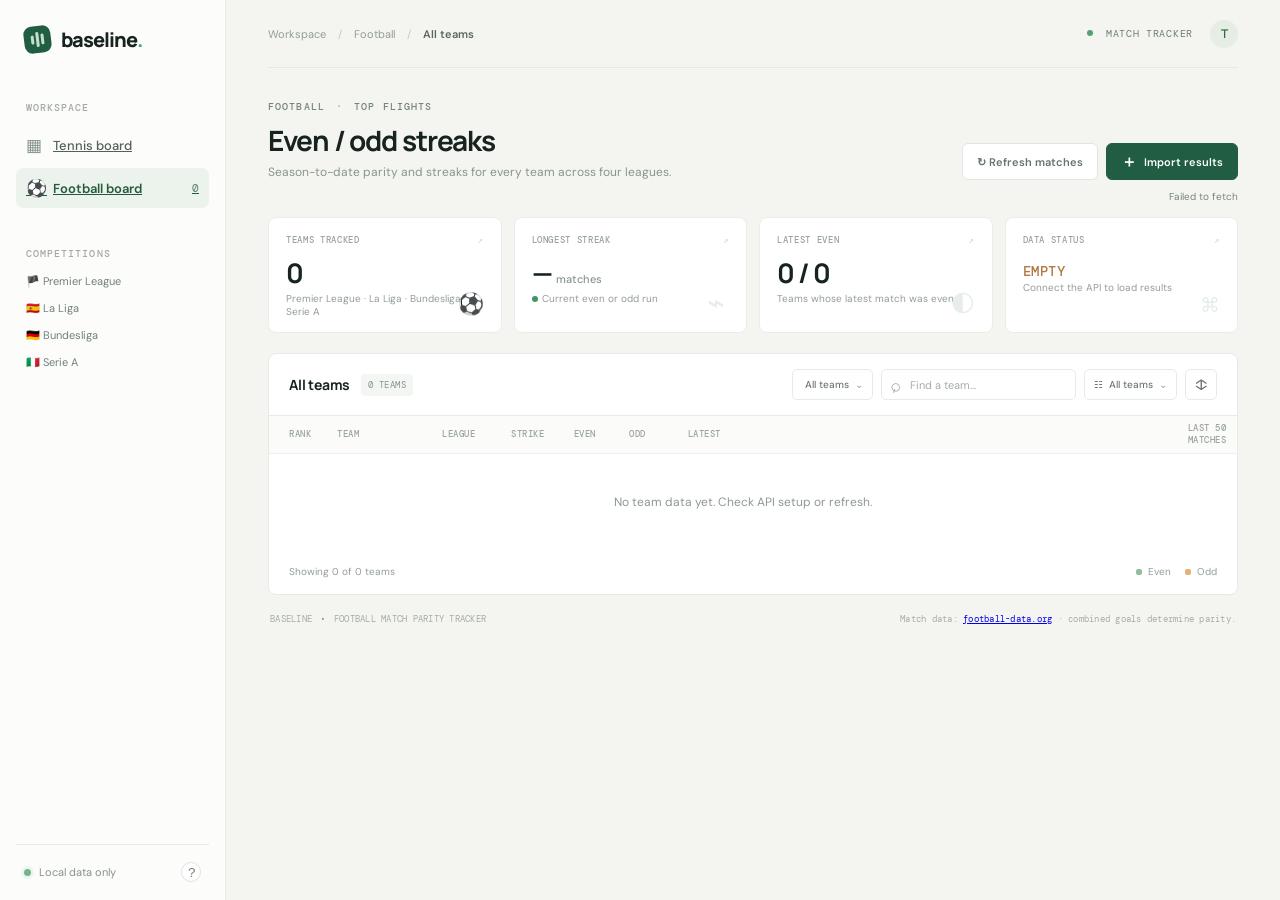
==== football.html @ 4aeaf6d6 "some updates" ====
<!doctype html>
<html lang="en">
<head>
  <meta charset="utf-8" />
  <meta name="viewport" content="width=device-width, initial-scale=1" />
  <meta name="theme-color" content="#f4f5f1" />
  <title>Baseline — football parity tracker</title>
  <link rel="preconnect" href="https://fonts.googleapis.com">
  <link rel="preconnect" href="https://fonts.gstatic.com" crossorigin>
  <link href="https://fonts.googleapis.com/css2?family=DM+Mono:wght@400;500&family=DM+Sans:wght@400;500;600;700&family=Manrope:wght@400;500;600;700;800&display=swap" rel="stylesheet">
  <link rel="stylesheet" href="styles.css" />
</head>
<body>
  <div class="shell">
    <aside class="sidebar">
      <a class="brand" href="index.html" aria-label="Baseline home"><span class="brand-mark"><i></i><i></i><i></i></span><span>baseline<span class="brand-dot">.</span></span></a>
      <div class="side-label">WORKSPACE</div>
      <a class="nav-item" href="index.html"><span class="nav-icon">▦</span> Tennis board</a>
      <a class="nav-item active" href="football.html"><span class="nav-icon">⚽</span> Football board <span class="nav-count" id="side-count">78</span></a>
      <div class="side-label tour-label">COMPETITIONS</div>
      <div class="league-list"><span>🏴 Premier League</span><span>🇪🇸 La Liga</span><span>🇩🇪 Bundesliga</span><span>🇮🇹 Serie A</span></div>
      <div class="sidebar-bottom"><div class="sync-dot"></div><span>Local data only</span><button class="help-button" id="help-button" aria-label="Help">?</button></div>
    </aside>
    <main class="main">
      <header class="topbar"><div class="breadcrumbs">Workspace <span>/</span> Football <span>/</span> <b>All teams</b></div><div class="top-actions"><span class="live-tag"><i></i> MATCH TRACKER</span><a class="avatar avatar-link" href="index.html" aria-label="Tennis board">T</a></div></header>
      <section class="page-head"><div><div class="eyebrow">FOOTBALL <span>·</span> TOP FLIGHTS</div><h1>Even / odd streaks</h1><p class="subtitle">Season-to-date parity and streaks for every team across four leagues.</p></div><div class="head-actions"><button class="button button-quiet" id="refresh-data">↻ <span>Refresh matches</span></button><button class="button button-primary" id="import-button"><span>＋</span> Import results</button></div></section>
      <div id="fetch-message" class="football-fetch-message" role="status"></div>
      <section class="summary-grid" aria-label="Summary">
        <article class="summary-card"><div class="summary-label">TEAMS TRACKED <span>↗</span></div><div class="summary-value" id="team-total">—</div><div class="summary-note">Premier League · La Liga · Bundesliga · Serie A</div><div class="summary-icon icon-court">⚽</div></article>
        <article class="summary-card"><div class="summary-label">LONGEST STREAK <span>↗</span></div><div class="summary-value"><span id="streak-total">—</span><small>matches</small></div><div class="summary-note"><span class="note-dot even-dot"></span>Current even or odd run</div><div class="summary-icon icon-streak">⌁</div></article>
        <article class="summary-card"><div class="summary-label">LATEST EVEN <span>↗</span></div><div class="summary-value"><span id="latest-even">—</span></div><div class="summary-note">Teams whose latest match was even</div><div class="summary-icon icon-parity">◐</div></article>
        <article class="summary-card"><div class="summary-label">DATA STATUS <span>↗</span></div><div class="summary-value status-value" id="data-status">EMPTY</div><div class="summary-note" id="updated-note">Import completed match results</div><div class="summary-icon icon-data">⌘</div></article>
      </section>
      <section class="board-panel">
        <div class="board-toolbar"><div class="board-title"><h2>All teams</h2><span class="row-count" id="row-count">LOADING</span></div><div class="toolbar-controls"><div class="player-picker" id="team-picker"><button class="filter-button" id="team-picker-button" type="button"><span id="team-picker-label">All teams</span><b>⌄</b></button><div class="player-picker-menu"><input id="team-picker-search" type="search" placeholder="Search teams…" aria-label="Search teams"/><div class="team-picker-actions"><button id="select-all" type="button">Select all</button><button id="clear-selection" type="button">Clear</button></div><div id="team-picker-options"></div></div></div><label class="search-box"><span>⌕</span><input id="search" type="search" placeholder="Find a team..." /></label><div class="filter-wrap"><button class="filter-button" id="filter-button">☷ <span id="filter-label">All teams</span><b>⌄</b></button><div class="filter-menu hidden" id="filter-menu"><button data-filter="all">All teams</button><button data-filter="even">Latest even</button><button data-filter="odd">Latest odd</button></div></div><button class="icon-button" id="sort-button" title="Sort by streak">↕</button></div></div>
        <div class="table-scroll"><table><thead><tr><th>RANK</th><th>TEAM</th><th>LEAGUE</th><th>STRIKE</th><th>EVEN</th><th>ODD</th><th>LATEST</th><th>LAST 50 MATCHES</th></tr></thead><tbody id="team-rows"></tbody></table></div>
        <div class="table-footer"><span id="showing">Loading teams…</span><span class="foot-legend"><i class="legend-even"></i> Even <i class="legend-odd"></i> Odd</span></div>
      </section>
      <footer><span>BASELINE <b>·</b> FOOTBALL MATCH PARITY TRACKER</span><span>Match data: <a href="https://www.football-data.org/" target="_blank" rel="noopener">football-data.org</a> · combined goals determine parity.</span></footer>
    </main>
  </div>
  <div class="modal-backdrop hidden" id="import-modal" role="dialog" aria-modal="true" aria-labelledby="modal-title"><div class="modal"><button class="modal-close" id="close-modal" aria-label="Close">×</button><div class="eyebrow">UPDATE YOUR BOARD</div><h2 id="modal-title">Import match results</h2><p>Upload a CSV or JSON file. Results are stored in this browser only.</p><div class="dropzone" id="dropzone"><div class="upload-icon">↑</div><strong>Drop a file here or <label for="file-input">browse</label></strong><span>CSV or JSON · up to 5 MB</span><input id="file-input" type="file" accept=".csv,.json,text/csv,application/json" /></div><div class="format-help"><b>CSV columns</b><code>date, league, home_team, away_team, home_goals, away_goals, status</code><span>Example: <code>2026-10-12,Premier League,Arsenal,Chelsea,2,1,completed</code></span><span>Use the official team names shown in the dropdown. Matches marked completed (or FT) are counted.</span></div><div class="modal-actions"><button class="button button-quiet" id="download-template">Download template</button><button class="button button-primary" id="choose-file">Choose file</button></div><div class="import-message" id="import-message"></div></div></div>
  <div class="modal-backdrop hidden" id="help-modal" role="dialog" aria-modal="true"><div class="modal help-modal"><button class="modal-close" data-close-help aria-label="Close">×</button><div class="eyebrow">HOW IT WORKS</div><h2>Reading the streaks</h2><ul><li>Each completed league match is counted for both teams.</li><li>Parity is based on combined goals: a 2–1 match has 3 total goals, so it is odd.</li><li>Strike counts consecutive matches with the same parity as the team's latest match.</li><li>Counts are season-to-date, up to the team's latest 50 completed matches.</li><li>League results come from football-data.org and refreshes are cached for 15 minutes.</li></ul><p class="caveat">Set the FOOTBALL_DATA_TOKEN environment variable on the server to enable live data. The free API tier provides current season data.</p><button class="button button-primary" data-close-help>Got it</button></div></div>
  <script src="football.js"></script>
</body>
</html>
---- styles.css ----
:root{--ink:#17231f;--muted:#78847e;--line:#e8ebe5;--paper:#fff;--bg:#f4f5f1;--green:#1c6a49;--green2:#e8f3eb;--orange:#c77a3d;--orange2:#fff1e5;--mono:'DM Mono',monospace;--sans:'DM Sans',sans-serif;--display:'Manrope',sans-serif}*{box-sizing:border-box}body{margin:0;background:var(--bg);color:var(--ink);font-family:var(--sans);font-size:13px}.shell{min-height:100vh}.sidebar{position:fixed;left:0;top:0;bottom:0;width:226px;background:#fcfcfa;border-right:1px solid var(--line);padding:26px 16px 18px;display:flex;flex-direction:column;z-index:5}.brand{display:flex;align-items:center;gap:10px;text-decoration:none;color:var(--ink);font:800 20px var(--display);letter-spacing:-1px;padding:0 8px 48px}.brand-dot{color:#47a477}.brand-mark{width:27px;height:27px;border-radius:8px;background:#205d42;display:flex;align-items:center;justify-content:center;gap:2px;transform:rotate(-7deg)}.brand-mark i{width:3px;border-radius:3px;background:#c3e0c9;display:block}.brand-mark i:nth-child(1){height:9px}.brand-mark i:nth-child(2){height:15px}.brand-mark i:nth-child(3){height:11px}.side-label{font:500 10px var(--mono);letter-spacing:1.05px;color:#a1aaa4;padding:0 10px 11px}.nav-item,.tour-select{height:40px;border:0;background:transparent;border-radius:7px;display:flex;align-items:center;text-align:left;color:#52605a;padding:0 10px;font:500 13px var(--sans);margin-bottom:3px;cursor:pointer}.nav-item.active{background:#ebf3ec;color:#255b3d;font-weight:600}.nav-icon{width:27px;font-size:17px;color:#84928a}.nav-item.active .nav-icon{color:#397753}.nav-count{margin-left:auto;font:11px var(--mono);color:#568264}.tour-label{margin-top:36px}.tour-select{border:1px solid var(--line);background:#fff;width:100%;gap:9px;padding:0 11px}.tour-ball{color:#66a87d;font-size:12px}.chevron{margin-left:auto;color:#8b968f}.sidebar-bottom{margin-top:auto;border-top:1px solid var(--line);padding:17px 8px 0;display:flex;align-items:center;gap:8px;color:#87928b;font-size:11px}.sync-dot{width:7px;height:7px;border-radius:50%;background:#72b58c;box-shadow:0 0 0 3px #edf5ef}.help-button{margin-left:auto;width:20px;height:20px;border:1px solid #dfe4df;border-radius:50%;background:#fff;color:#758078;cursor:pointer}.main{margin-left:226px;max-width:1600px;padding:0 42px 24px}.topbar{height:68px;border-bottom:1px solid #e5e9e2;display:flex;align-items:center;justify-content:space-between}.breadcrumbs{font-size:11px;color:#929c95}.breadcrumbs span{padding:0 9px;color:#c2c9c3}.breadcrumbs b{font-weight:600;color:#59665f}.top-actions{display:flex;align-items:center;gap:17px}.live-tag{font:10px var(--mono);letter-spacing:.7px;color:#6d7d73}.live-tag i{display:inline-block;width:6px;height:6px;background:#54a174;border-radius:50%;margin-right:6px;vertical-align:1px}.avatar{width:28px;height:28px;border:0;border-radius:50%;background:#e5ede5;color:#356647;font:600 12px var(--display)}.page-head{display:flex;justify-content:space-between;align-items:flex-end;padding:32px 0 23px}.eyebrow{font:500 10px var(--mono);letter-spacing:1.1px;color:#73847a}.eyebrow span{color:#aeb8b0;padding:0 4px}h1{font:700 28px var(--display);letter-spacing:-1.1px;margin:8px 0 5px}.subtitle{margin:0;color:#89948e;font-size:12px}.head-actions{display:flex;gap:8px}.button{height:37px;padding:0 14px;border-radius:6px;border:1px solid #e1e6e0;background:#fff;font:600 11px var(--sans);cursor:pointer;transition:.15s}.button:hover{transform:translateY(-1px);box-shadow:0 4px 12px #17231f0d}.button-primary{background:#205d42;border-color:#205d42;color:#fff}.button-primary:hover{background:#194e37}.button-quiet{color:#67736c}.button-primary>span{font-size:16px;vertical-align:-1px;margin-right:4px}.summary-grid{display:grid;grid-template-columns:repeat(4,minmax(0,1fr));gap:12px;margin-bottom:20px}.summary-card{position:relative;overflow:hidden;background:#fff;border:1px solid #eaede8;border-radius:8px;padding:16px 17px 14px;min-height:108px}.summary-label{font:500 9px var(--mono);letter-spacing:.65px;color:#9aa49e}.summary-label span{float:right;color:#ccd3cd}.summary-value{font:700 27px var(--display);letter-spacing:-1px;margin:8px 0 1px}.summary-value small{font:500 11px var(--sans);letter-spacing:0;color:#8a9690;margin-left:4px}.summary-note{font-size:10px;color:#929d96}.note-dot{display:inline-block;height:6px;width:6px;border-radius:50%;margin-right:4px}.even-dot{background:#469367}.summary-icon{position:absolute;right:17px;bottom:14px;font-size:22px;color:#e7eee8}.icon-court{font-size:21px}.icon-streak{font-size:30px;right:21px;bottom:10px}.icon-parity{font-size:27px}.icon-data{font-size:20px}.summary-value.status-value{font:500 14px var(--mono);letter-spacing:.6px;margin-top:16px;color:#b17a43}.board-panel{background:#fff;border:1px solid #e8ebe5;border-radius:8px;overflow:visible}.board-toolbar{height:62px;padding:0 20px;display:flex;align-items:center;justify-content:space-between;border-bottom:1px solid var(--line)}.board-title{display:flex;align-items:center;gap:11px}h2{margin:0;font:700 14px var(--display);letter-spacing:-.2px}.row-count{font:9px var(--mono);letter-spacing:.4px;color:#87958c;background:#f3f6f2;padding:5px 7px;border-radius:4px}.toolbar-controls{display:flex;align-items:center;gap:8px}.search-box{height:31px;width:195px;border:1px solid #e7ebe6;border-radius:5px;display:flex;align-items:center;padding:0 8px;gap:7px;color:#9aa49e}.search-box>span{font-size:18px;transform:rotate(-20deg)}.search-box input{border:0;outline:0;min-width:0;width:100%;font:11px var(--sans);color:var(--ink);background:transparent}.search-box input::placeholder{color:#a4ada7}.filter-wrap{position:relative}.filter-button,.icon-button{height:31px;background:#fff;border:1px solid #e7ebe6;border-radius:5px;color:#6c7971;font:500 10px var(--sans);padding:0 9px;cursor:pointer}.filter-button b{font-weight:400;color:#9aa49e;margin-left:6px}.filter-button span{padding-left:3px}.icon-button{font-size:15px;width:32px;padding:0}.filter-menu{position:absolute;right:0;top:36px;width:140px;background:#fff;border:1px solid #e4e8e2;border-radius:6px;box-shadow:0 8px 22px #16231e14;padding:4px;z-index:3}.filter-menu button{display:block;border:0;background:transparent;width:100%;padding:8px;text-align:left;font:11px var(--sans);color:#52605a;border-radius:4px;cursor:pointer}.filter-menu button:hover{background:#f2f6f1}.hidden{display:none!important}.table-scroll{overflow-x:auto}table{width:100%;border-collapse:collapse;min-width:900px}thead th{height:37px;text-align:left;background:#fbfcfa;color:#9ba69f;font:500 9px var(--mono);letter-spacing:.5px;padding:0 11px;border-bottom:1px solid #edf0eb}thead th:first-child{padding-left:20px;width:65px}thead th:nth-child(2){width:215px}thead th:nth-child(3){width:95px}thead th:nth-child(4),thead th:nth-child(5){width:76px}thead th:nth-child(6){width:94px}thead th:nth-child(7){min-width:500px}thead th span{color:#c1c9c2;margin-left:3px}tbody tr.player-row{height:53px;border-bottom:1px solid #eff1ed;transition:background .12s}tbody tr.player-row:hover{background:#fbfdfb}td{padding:0 11px;font-size:11px;color:#5d6962}td:first-child{padding-left:20px}.rank{font:10px var(--mono);color:#a0aaa4}.player-cell{display:flex;align-items:center;gap:10px}.player-avatar{width:29px;height:29px;display:grid;place-items:center;border-radius:50%;font:600 9px var(--display);color:#315e45;background:#e7efe8;flex:0 0 auto}.player-avatar.tone-1{background:#f3ece3;color:#9e7045}.player-avatar.tone-2{background:#e7edf4;color:#52708f}.player-avatar.tone-3{background:#f0e8ef;color:#8b6381}.player-name{font:600 11px var(--sans);color:#26352d;text-decoration:none}.player-name:hover{color:#39815a}.player-country{font:9px var(--mono);color:#a0aaa4;margin-top:3px}.streak-cell{display:flex;align-items:center;gap:7px}.streak-number{font:600 11px var(--mono);color:#26352d}.streak-mini{display:flex;gap:2px}.streak-mini i{height:4px;width:5px;border-radius:2px;background:#d5e8da}.streak-mini i.odd{background:#f7dfc9}.metric{font:11px var(--mono);color:#5a6860}.latest-pill{display:inline-flex;align-items:center;gap:5px;padding:5px 7px;border-radius:4px;font:500 9px var(--mono);letter-spacing:.3px}.latest-pill.even{color:#36724b;background:#edf6ef}.latest-pill.odd{color:#a6622c;background:#fff3e8}.latest-pill.empty{background:#f4f5f3;color:#9da59f}.latest-pill i{width:5px;height:5px;border-radius:50%;background:currentColor}.sparkline{display:flex;gap:3px;align-items:center}.sparkline i{height:7px;width:7px;border-radius:2px;background:#d5e8da}.sparkline i.odd{background:#f5dfca}.row-link{text-decoration:none;color:#a7b0aa;font-size:15px;padding:7px}.row-link:hover{color:#4c765b}.empty-state{text-align:center;padding:40px;color:#8d9891;font-size:12px}.table-footer{height:44px;display:flex;align-items:center;justify-content:space-between;padding:0 20px;font-size:10px;color:#939e97}.foot-legend{display:flex;align-items:center;gap:6px}.foot-legend i{height:6px;width:6px;border-radius:2px;margin-left:8px}.legend-even{background:#8fbea0}.legend-odd{background:#e5ae7d}footer{display:flex;justify-content:space-between;padding:18px 2px;color:#a4ada7;font:9px var(--mono);letter-spacing:.25px}footer b{color:#76a185;padding:0 3px}.modal-backdrop{position:fixed;inset:0;background:#17231f66;z-index:20;display:grid;place-items:center;padding:20px}.modal{position:relative;width:min(490px,100%);background:#fff;border-radius:10px;padding:28px;box-shadow:0 24px 70px #17231f30}.modal-close{position:absolute;right:17px;top:13px;background:transparent;border:0;font-size:23px;color:#9aa49e;cursor:pointer}.modal h2{font:700 21px var(--display);margin:7px 0}.modal>p{font-size:12px;line-height:1.6;color:#7e8982;margin:0 0 19px}.dropzone{height:128px;border:1px dashed #ccd8ce;background:#fafcf9;border-radius:7px;display:flex;flex-direction:column;align-items:center;justify-content:center;gap:6px;color:#647169;font-size:11px}.upload-icon{width:27px;height:27px;border-radius:50%;background:#e8f2ea;color:#38724e;font-size:19px;text-align:center;line-height:27px;margin-bottom:2px}.dropzone label{color:#35724d;text-decoration:underline;cursor:pointer}.dropzone span{font-size:10px;color:#a1aaa4}.dropzone input{display:none}.format-help{display:flex;flex-direction:column;gap:7px;margin:16px 0;color:#87928b;font-size:10px}.format-help b{font:500 9px var(--mono);letter-spacing:.4px;color:#66746b}.format-help code,.help-modal code{font:10px var(--mono);color:#467454;background:#f0f5f0;padding:3px 5px;border-radius:3px;width:fit-content}.format-help span code{display:inline}.modal-actions{display:flex;justify-content:space-between;padding-top:5px}.import-message{margin-top:12px;color:#31754b;font-size:11px;min-height:14px}.help-modal ul{padding-left:19px;color:#66736b;font-size:12px;line-height:1.8}.help-modal .caveat{background:#f7f7f3;padding:10px;border-radius:5px;font-size:11px}.help-modal>.button{float:right}.help-modal::after{content:'';display:block;clear:both}@media(max-width:1000px){.main{padding:0 24px 20px}.sidebar{width:196px}.main{margin-left:196px}.summary-grid{grid-template-columns:repeat(2,minmax(0,1fr))}}@media(max-width:700px){.sidebar{position:static;width:auto;height:55px;padding:0 17px;flex-direction:row;align-items:center;border-right:0;border-bottom:1px solid var(--line)}.brand{padding:0;font-size:18px}.brand-mark{width:24px;height:24px}.side-label,.nav-item,.tour-select,.sidebar-bottom{display:none}.main{margin:0;padding:0 14px 18px}.topbar{height:48px}.breadcrumbs{font-size:10px}.page-head{padding:23px 0 18px;align-items:flex-start;gap:12px;flex-direction:column}h1{font-size:25px}.head-actions{align-self:stretch}.head-actions .button{flex:1}.summary-grid{gap:8px;margin-bottom:13px}.summary-card{padding:13px;min-height:100px}.summary-label{font-size:8px}.summary-value{font-size:24px}.board-toolbar{height:auto;padding:14px;align-items:flex-start;gap:13px;flex-direction:column}.toolbar-controls{width:100%}.search-box{flex:1;width:auto}.filter-button{white-space:nowrap}.table-footer{padding:0 13px}footer{font-size:8px;gap:10px}footer span:last-child{text-align:right}.modal{padding:24px 19px}}
.player-picker{position:relative}.player-picker-menu{display:none;position:absolute;left:0;top:36px;width:230px;max-height:310px;overflow:auto;background:#fff;border:1px solid #e4e8e2;border-radius:6px;box-shadow:0 8px 22px #16231e14;padding:7px;z-index:5}.player-picker.open .player-picker-menu{display:block}.player-picker-menu>input{width:100%;height:31px;border:1px solid #e7ebe6;border-radius:4px;padding:0 8px;margin-bottom:5px;font:11px var(--sans);outline:none}.player-option{display:flex;align-items:center;gap:7px;padding:7px 5px;border-radius:4px;font-size:11px;color:#52605a;cursor:pointer}.player-option:hover{background:#f2f6f1}.player-option input{accent-color:#36724b}.player-option small{margin-left:auto;color:#9aa49e;font:9px var(--mono)}.fetch-button{height:31px;padding:0 10px;white-space:nowrap}.fetch-button:disabled{opacity:.6;cursor:wait}.fetch-message{position:absolute;right:20px;top:45px;color:#78847e;font-size:9px;z-index:2}@media(max-width:700px){.toolbar-controls{flex-wrap:wrap}.player-picker{flex:1}.player-picker>.filter-button{width:100%}.fetch-button{flex:1}.fetch-message{position:static;min-height:10px}}
.local-key{display:flex;gap:5px;align-items:center}.local-key input{width:145px;height:31px;border:1px solid #e7ebe6;border-radius:5px;padding:0 8px;font:10px var(--sans);outline:none}.local-key .button{height:31px;padding:0 8px;font-size:10px}@media(max-width:700px){.local-key{flex:1}.local-key input{flex:1;width:auto;min-width:90px}}
.football-nav{text-decoration:none}.league-list{display:flex;flex-direction:column;gap:13px;padding:3px 10px;color:#718077;font-size:11px}.team-picker-actions{display:flex;justify-content:space-between;padding:1px 5px 5px}.team-picker-actions button{border:0;background:transparent;color:#3c7852;font:10px var(--sans);cursor:pointer}.avatar-link{display:grid;place-items:center;text-decoration:none}.team-cell{display:flex;align-items:center;gap:10px}.team-avatar{width:29px;height:29px;display:grid;place-items:center;border-radius:7px;font:600 9px var(--display);color:#315e45;background:#e7efe8;flex:0 0 auto}.team-league{font:9px var(--mono);color:#8f9a93}.team-name{font:600 11px var(--sans);color:#26352d}.team-empty{color:#a2aba5}.team-board-empty{text-align:center;padding:52px 24px;color:#89948e;font-size:12px;line-height:1.8}.team-board-empty b{color:#52645a}.match-tiles{display:flex;gap:3px;align-items:center}.match-tiles i{height:7px;width:7px;border-radius:2px;background:#d5e8da}.match-tiles i.odd{background:#f5dfca}@media(max-width:700px){.league-list{display:none}}
.football-fetch-message{min-height:18px;text-align:right;color:#78847e;font-size:10px;margin:-13px 0 9px}.football-fetch-message:empty{display:none}#refresh-data:disabled{opacity:.6;cursor:wait}@media(max-width:700px){.football-fetch-message{text-align:left;margin:-8px 0 9px}}
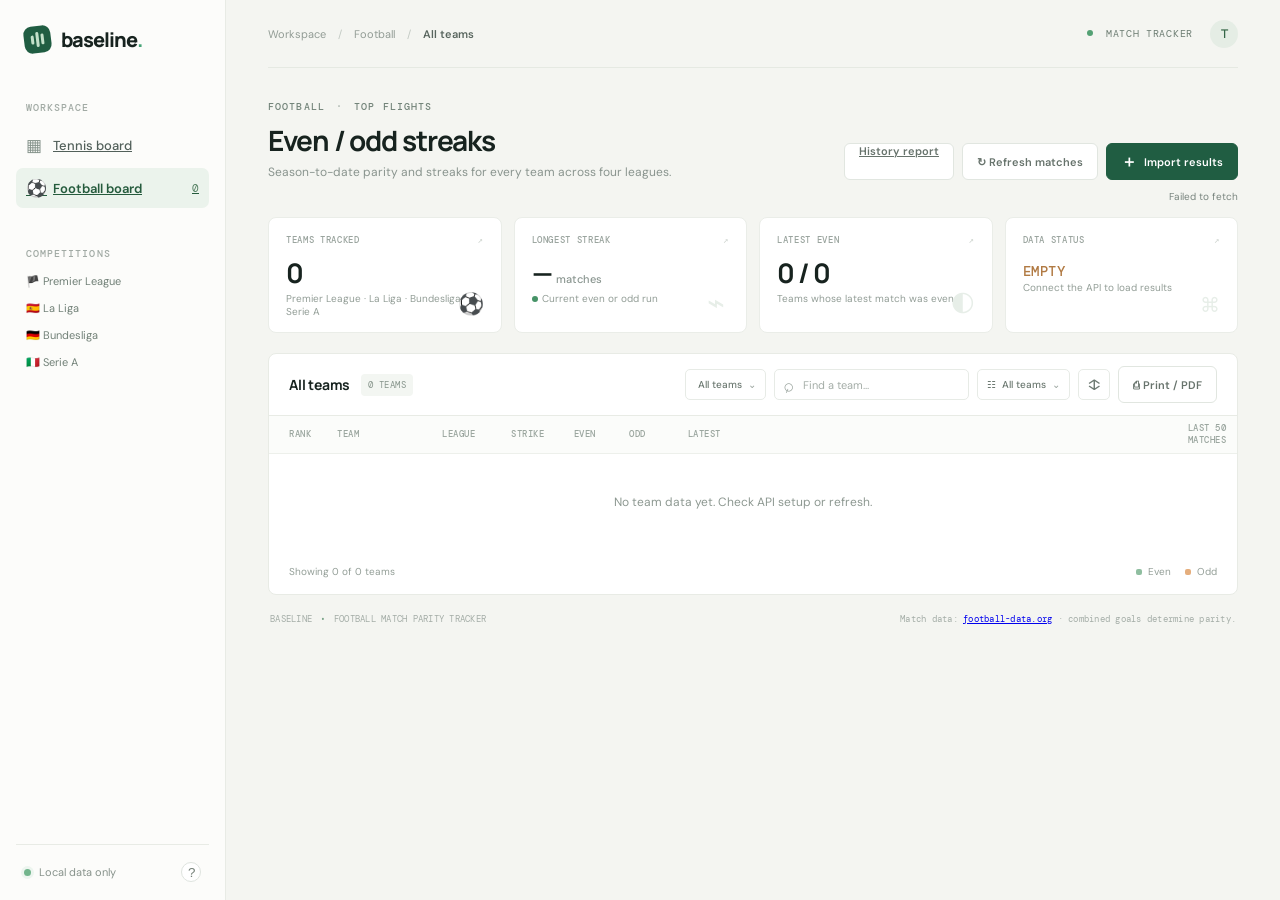
==== commit 8a5c951f: "some updates" ====
--- a/football.html
+++ b/football.html
@@ -14,16 +14,19 @@
   <div class="shell">
     <aside class="sidebar">
       <a class="brand" href="index.html" aria-label="Baseline home"><span class="brand-mark"><i></i><i></i><i></i></span><span>baseline<span class="brand-dot">.</span></span></a>
+      <button class="mobile-nav-toggle" type="button" aria-label="Open navigation" aria-expanded="false" aria-controls="primary-navigation"><span></span><span></span><span></span></button>
+      <div class="sidebar-content" id="primary-navigation">
       <div class="side-label">WORKSPACE</div>
       <a class="nav-item" href="index.html"><span class="nav-icon">▦</span> Tennis board</a>
       <a class="nav-item active" href="football.html"><span class="nav-icon">⚽</span> Football board <span class="nav-count" id="side-count">78</span></a>
       <div class="side-label tour-label">COMPETITIONS</div>
       <div class="league-list"><span>🏴 Premier League</span><span>🇪🇸 La Liga</span><span>🇩🇪 Bundesliga</span><span>🇮🇹 Serie A</span></div>
       <div class="sidebar-bottom"><div class="sync-dot"></div><span>Local data only</span><button class="help-button" id="help-button" aria-label="Help">?</button></div>
+      </div>
     </aside>
     <main class="main">
       <header class="topbar"><div class="breadcrumbs">Workspace <span>/</span> Football <span>/</span> <b>All teams</b></div><div class="top-actions"><span class="live-tag"><i></i> MATCH TRACKER</span><a class="avatar avatar-link" href="index.html" aria-label="Tennis board">T</a></div></header>
-      <section class="page-head"><div><div class="eyebrow">FOOTBALL <span>·</span> TOP FLIGHTS</div><h1>Even / odd streaks</h1><p class="subtitle">Season-to-date parity and streaks for every team across four leagues.</p></div><div class="head-actions"><button class="button button-quiet" id="refresh-data">↻ <span>Refresh matches</span></button><button class="button button-primary" id="import-button"><span>＋</span> Import results</button></div></section>
+      <section class="page-head"><div><div class="eyebrow">FOOTBALL <span>·</span> TOP FLIGHTS</div><h1>Even / odd streaks</h1><p class="subtitle">Season-to-date parity and streaks for every team across four leagues.</p></div><div class="head-actions"><a class="button button-quiet history-link" href="football-history.html">History report</a><button class="button button-quiet" id="refresh-data">↻ <span>Refresh matches</span></button><button class="button button-primary" id="import-button"><span>＋</span> Import results</button></div></section>
       <div id="fetch-message" class="football-fetch-message" role="status"></div>
       <section class="summary-grid" aria-label="Summary">
         <article class="summary-card"><div class="summary-label">TEAMS TRACKED <span>↗</span></div><div class="summary-value" id="team-total">—</div><div class="summary-note">Premier League · La Liga · Bundesliga · Serie A</div><div class="summary-icon icon-court">⚽</div></article>
@@ -32,7 +35,7 @@
         <article class="summary-card"><div class="summary-label">DATA STATUS <span>↗</span></div><div class="summary-value status-value" id="data-status">EMPTY</div><div class="summary-note" id="updated-note">Import completed match results</div><div class="summary-icon icon-data">⌘</div></article>
       </section>
       <section class="board-panel">
-        <div class="board-toolbar"><div class="board-title"><h2>All teams</h2><span class="row-count" id="row-count">LOADING</span></div><div class="toolbar-controls"><div class="player-picker" id="team-picker"><button class="filter-button" id="team-picker-button" type="button"><span id="team-picker-label">All teams</span><b>⌄</b></button><div class="player-picker-menu"><input id="team-picker-search" type="search" placeholder="Search teams…" aria-label="Search teams"/><div class="team-picker-actions"><button id="select-all" type="button">Select all</button><button id="clear-selection" type="button">Clear</button></div><div id="team-picker-options"></div></div></div><label class="search-box"><span>⌕</span><input id="search" type="search" placeholder="Find a team..." /></label><div class="filter-wrap"><button class="filter-button" id="filter-button">☷ <span id="filter-label">All teams</span><b>⌄</b></button><div class="filter-menu hidden" id="filter-menu"><button data-filter="all">All teams</button><button data-filter="even">Latest even</button><button data-filter="odd">Latest odd</button></div></div><button class="icon-button" id="sort-button" title="Sort by streak">↕</button></div></div>
+        <div class="board-toolbar"><div class="board-title"><h2>All teams</h2><span class="row-count" id="row-count">LOADING</span></div><div class="toolbar-controls"><div class="player-picker" id="team-picker"><button class="filter-button" id="team-picker-button" type="button"><span id="team-picker-label">All teams</span><b>⌄</b></button><div class="player-picker-menu"><input id="team-picker-search" type="search" placeholder="Search teams…" aria-label="Search teams"/><div class="team-picker-actions"><button id="select-all" type="button">Select all</button><button id="clear-selection" type="button">Clear</button></div><div id="team-picker-options"></div></div></div><label class="search-box"><span>⌕</span><input id="search" type="search" placeholder="Find a team..." /></label><div class="filter-wrap"><button class="filter-button" id="filter-button">☷ <span id="filter-label">All teams</span><b>⌄</b></button><div class="filter-menu hidden" id="filter-menu"><button data-filter="all">All teams</button><button data-filter="even">Latest even</button><button data-filter="odd">Latest odd</button></div></div><button class="icon-button" id="sort-button" title="Sort by streak">↕</button><button class="button button-quiet print-button" id="print-table" type="button">⎙ Print / PDF</button></div></div>
         <div class="table-scroll"><table><thead><tr><th>RANK</th><th>TEAM</th><th>LEAGUE</th><th>STRIKE</th><th>EVEN</th><th>ODD</th><th>LATEST</th><th>LAST 50 MATCHES</th></tr></thead><tbody id="team-rows"></tbody></table></div>
         <div class="table-footer"><span id="showing">Loading teams…</span><span class="foot-legend"><i class="legend-even"></i> Even <i class="legend-odd"></i> Odd</span></div>
       </section>
@@ -41,6 +44,7 @@
   </div>
   <div class="modal-backdrop hidden" id="import-modal" role="dialog" aria-modal="true" aria-labelledby="modal-title"><div class="modal"><button class="modal-close" id="close-modal" aria-label="Close">×</button><div class="eyebrow">UPDATE YOUR BOARD</div><h2 id="modal-title">Import match results</h2><p>Upload a CSV or JSON file. Results are stored in this browser only.</p><div class="dropzone" id="dropzone"><div class="upload-icon">↑</div><strong>Drop a file here or <label for="file-input">browse</label></strong><span>CSV or JSON · up to 5 MB</span><input id="file-input" type="file" accept=".csv,.json,text/csv,application/json" /></div><div class="format-help"><b>CSV columns</b><code>date, league, home_team, away_team, home_goals, away_goals, status</code><span>Example: <code>2026-10-12,Premier League,Arsenal,Chelsea,2,1,completed</code></span><span>Use the official team names shown in the dropdown. Matches marked completed (or FT) are counted.</span></div><div class="modal-actions"><button class="button button-quiet" id="download-template">Download template</button><button class="button button-primary" id="choose-file">Choose file</button></div><div class="import-message" id="import-message"></div></div></div>
   <div class="modal-backdrop hidden" id="help-modal" role="dialog" aria-modal="true"><div class="modal help-modal"><button class="modal-close" data-close-help aria-label="Close">×</button><div class="eyebrow">HOW IT WORKS</div><h2>Reading the streaks</h2><ul><li>Each completed league match is counted for both teams.</li><li>Parity is based on combined goals: a 2–1 match has 3 total goals, so it is odd.</li><li>Strike counts consecutive matches with the same parity as the team's latest match.</li><li>Counts are season-to-date, up to the team's latest 50 completed matches.</li><li>League results come from football-data.org and refreshes are cached for 15 minutes.</li></ul><p class="caveat">Set the FOOTBALL_DATA_TOKEN environment variable on the server to enable live data. The free API tier provides current season data.</p><button class="button button-primary" data-close-help>Got it</button></div></div>
+  <script src="mobile-nav.js"></script>
   <script src="football.js"></script>
 </body>
 </html>
--- a/styles.css
+++ b/styles.css
@@ -3,3 +3,48 @@
 .local-key{display:flex;gap:5px;align-items:center}.local-key input{width:145px;height:31px;border:1px solid #e7ebe6;border-radius:5px;padding:0 8px;font:10px var(--sans);outline:none}.local-key .button{height:31px;padding:0 8px;font-size:10px}@media(max-width:700px){.local-key{flex:1}.local-key input{flex:1;width:auto;min-width:90px}}
 .football-nav{text-decoration:none}.league-list{display:flex;flex-direction:column;gap:13px;padding:3px 10px;color:#718077;font-size:11px}.team-picker-actions{display:flex;justify-content:space-between;padding:1px 5px 5px}.team-picker-actions button{border:0;background:transparent;color:#3c7852;font:10px var(--sans);cursor:pointer}.avatar-link{display:grid;place-items:center;text-decoration:none}.team-cell{display:flex;align-items:center;gap:10px}.team-avatar{width:29px;height:29px;display:grid;place-items:center;border-radius:7px;font:600 9px var(--display);color:#315e45;background:#e7efe8;flex:0 0 auto}.team-league{font:9px var(--mono);color:#8f9a93}.team-name{font:600 11px var(--sans);color:#26352d}.team-empty{color:#a2aba5}.team-board-empty{text-align:center;padding:52px 24px;color:#89948e;font-size:12px;line-height:1.8}.team-board-empty b{color:#52645a}.match-tiles{display:flex;gap:3px;align-items:center}.match-tiles i{height:7px;width:7px;border-radius:2px;background:#d5e8da}.match-tiles i.odd{background:#f5dfca}@media(max-width:700px){.league-list{display:none}}
 .football-fetch-message{min-height:18px;text-align:right;color:#78847e;font-size:10px;margin:-13px 0 9px}.football-fetch-message:empty{display:none}#refresh-data:disabled{opacity:.6;cursor:wait}@media(max-width:700px){.football-fetch-message{text-align:left;margin:-8px 0 9px}}
+
+@media print{
+  @page{size:landscape;margin:12mm}
+  body{background:#fff;color:#17231f;font-size:10px}
+  .sidebar,.topbar,.page-head,.summary-grid,footer,.football-fetch-message{display:none!important}
+  .main{margin:0!important;padding:0!important;max-width:none!important}
+  .board-panel{border:0;border-radius:0;overflow:visible}
+  .board-toolbar{height:auto;padding:0 0 12px;border:0}
+  .toolbar-controls,.fetch-message{display:none!important}
+  .board-title h2{font-size:18px}
+  .row-count{background:transparent;padding:0}
+  .table-scroll{overflow:visible!important}
+  table{width:100%!important;min-width:0!important;table-layout:auto}
+  thead th{height:auto;padding:7px 5px;font-size:8px;background:#f5f7f4!important;-webkit-print-color-adjust:exact;print-color-adjust:exact}
+  thead th:first-child,td:first-child{padding-left:5px}
+  thead th:nth-child(2){width:auto}
+  thead th:nth-child(7){min-width:0}
+  tbody tr.player-row{height:auto;min-height:35px;break-inside:avoid}
+  td{padding:6px 5px;font-size:9px}
+  .player-avatar,.team-avatar{width:22px;height:22px}
+  .sparkline,.match-tiles{gap:2px;flex-wrap:wrap;max-width:210px}
+  .sparkline i,.match-tiles i{width:5px;height:5px}
+  .table-footer{padding:8px 5px 0;height:auto}
+  .latest-pill{padding:3px 5px}
+  a{color:inherit;text-decoration:none}
+}
+
+/* Mobile navigation */
+.sidebar-content{display:flex;flex:1;flex-direction:column;min-height:0}
+.mobile-nav-toggle{display:none}
+@media(max-width:700px){
+  .sidebar{position:sticky;top:0;z-index:10;justify-content:space-between}
+  .brand{padding:0}
+  .mobile-nav-toggle{display:flex;width:38px;height:38px;flex-direction:column;align-items:center;justify-content:center;gap:4px;border:1px solid var(--line);border-radius:7px;background:#fff;cursor:pointer}
+  .mobile-nav-toggle span{width:16px;height:2px;border-radius:2px;background:#52605a}
+  .sidebar-content{display:none}
+  .sidebar.mobile-nav-open{position:fixed;left:0;right:0;top:0;bottom:auto;width:auto;height:auto;min-height:55px;padding:0 17px;background:#fcfcfa;box-shadow:0 8px 24px #17231f22}
+  .sidebar.mobile-nav-open::before{content:'';position:fixed;inset:55px 0 0;background:#17231f55;z-index:-1}
+  .sidebar.mobile-nav-open .sidebar-content{display:flex;position:absolute;top:55px;left:0;right:0;padding:12px 17px 17px;background:#fcfcfa;border-bottom:1px solid var(--line);box-shadow:0 8px 18px #17231f12}
+  .sidebar.mobile-nav-open .side-label,.sidebar.mobile-nav-open .nav-item,.sidebar.mobile-nav-open .tour-select,.sidebar.mobile-nav-open .sidebar-bottom{display:flex}
+  .sidebar.mobile-nav-open .side-label{display:block}
+  .sidebar.mobile-nav-open .tour-label{margin-top:18px}
+  .sidebar.mobile-nav-open .sidebar-bottom{margin-top:16px}
+  .sidebar.mobile-nav-open .league-list{display:flex;flex-direction:column}
+}
